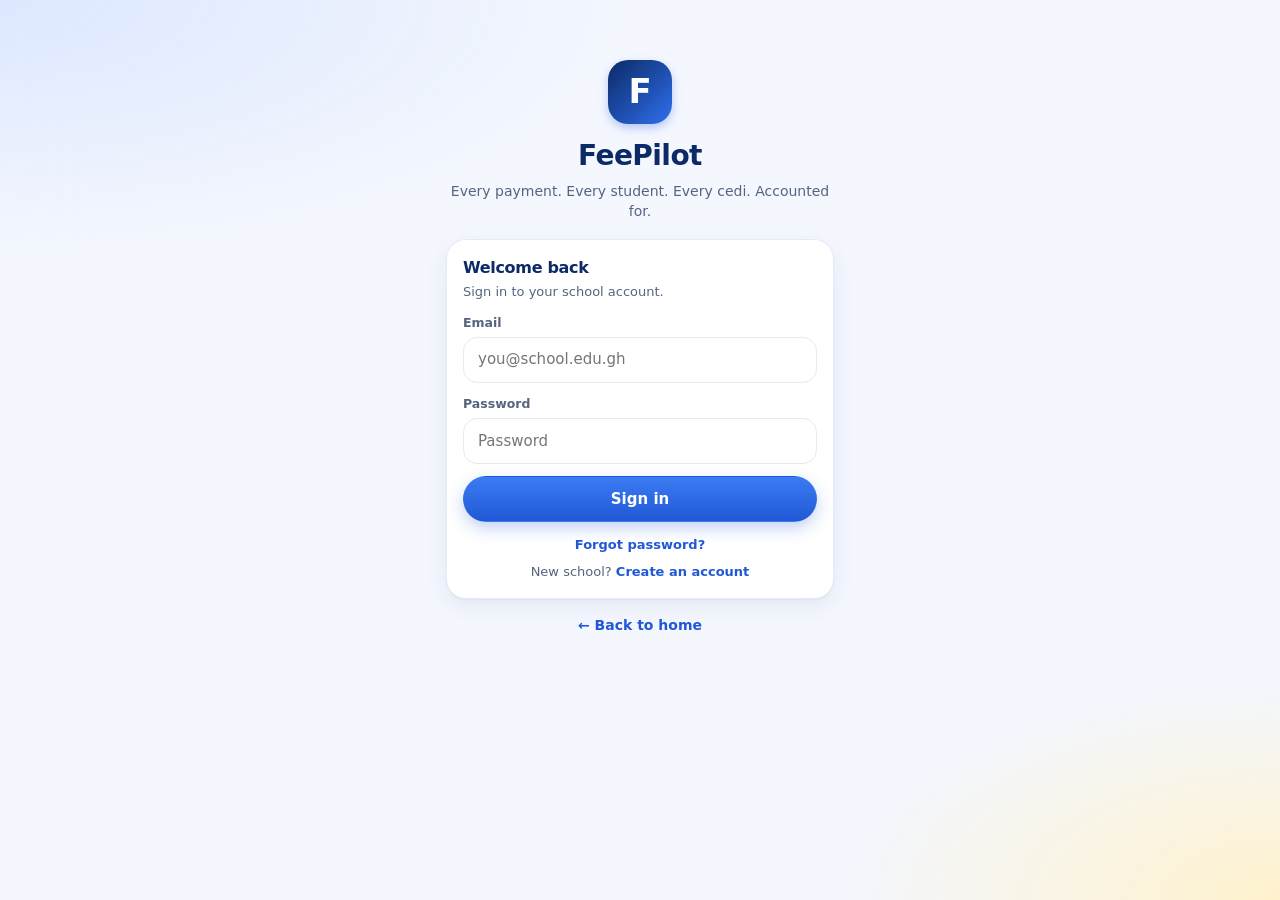
==== app/index.html @ f512f966 "Unpack FeePilot site" ====
<!DOCTYPE html><html lang="en"><head><meta charset="utf-8"><meta name="viewport" content="width=device-width,initial-scale=1,viewport-fit=cover"><meta name="theme-color" content="#0B2A66"><meta name="robots" content="noindex"><title>FeePilot · School fees office</title>
<link rel="manifest" href="manifest.webmanifest"><link rel="icon" href="icons/favicon-32.png"><link rel="apple-touch-icon" href="icons/apple-touch-icon.png">
<style>:root{--bg:#F4F7FE;--card:#fff;--ink:#0B1B3A;--mut:#55657F;--line:#E3EAF8;--navy:#0B2A66;--p:#2158D6;--p2:#2F6FED;--pl:#E8EFFE;--gold:#F5B301;--goldl:#FFF4D6;--ok:#14A44D;--okl:#E3F6EA;--warn:#D97706;--warnl:#FEF1DC;--bad:#E5484D;--badl:#FDE9EA;--r:20px;--sh:0 1px 2px rgba(11,42,102,.05),0 8px 24px rgba(11,42,102,.07);color-scheme:light}
*{box-sizing:border-box;-webkit-tap-highlight-color:transparent}
html{-webkit-text-size-adjust:100%}
body{margin:0;background:var(--bg);color:var(--ink);font:15px/1.45 system-ui,-apple-system,"Segoe UI",Roboto,Helvetica,Arial,sans-serif;min-height:100vh}
body:before{content:"";position:fixed;inset:0;z-index:-1;background:radial-gradient(70% 40% at 0% 0%,#DCE7FF 0,transparent 70%),radial-gradient(50% 35% at 100% 100%,#FFF1CC 0,transparent 70%)}
button,input,select,textarea{font:inherit;color:inherit}
h1,h2,h3{margin:0;color:var(--navy);letter-spacing:-.02em}
a{color:var(--p);font-weight:600;text-decoration:none}
.m{color:var(--mut);font-size:13px}.b{font-weight:700}.r{text-align:right}.c{text-align:center}
.neg{color:var(--bad)}.pos{color:var(--ok)}.nowrap{white-space:nowrap}
.hide{display:none!important}
/* shell */
#app{min-height:100vh}
#tb{position:sticky;top:0;z-index:30;display:flex;align-items:center;gap:10px;padding:10px 14px;padding-top:max(10px,env(safe-area-inset-top));background:rgba(244,247,254,.94);border-bottom:1px solid var(--line)}
.logo{width:36px;height:36px;border-radius:11px;flex:none;background:linear-gradient(135deg,#0B2A66,#2F6FED);display:grid;place-items:center;color:#fff;font-weight:800;font-size:19px;box-shadow:0 4px 10px rgba(33,88,214,.3)}
.sch{font-weight:700;min-width:0;white-space:nowrap;overflow:hidden;text-overflow:ellipsis;max-width:46vw;color:var(--navy)}
.sp{flex:1}
.st{font-size:12px;font-weight:600;color:var(--mut);display:flex;align-items:center;gap:6px;white-space:nowrap}
.st:before{content:"";width:8px;height:8px;border-radius:50%;background:var(--ok)}.st.off:before{background:var(--warn)}
.ib{width:40px;height:40px;border-radius:12px;border:1px solid var(--line);background:#fff;display:grid;place-items:center;cursor:pointer;color:var(--navy);flex:none;padding:0}
.ib svg{width:20px;height:20px}
.av{width:40px;height:40px;border-radius:50%;background:var(--pl);color:var(--p);display:grid;place-items:center;font-weight:800;flex:none;overflow:hidden}
.av img{width:100%;height:100%;object-fit:cover}
main{max-width:1000px;margin:0 auto;padding:6px 14px 120px}
.ph{margin:14px 0 4px;font-size:26px}
.sub{color:var(--mut);font-size:13.5px;margin-bottom:10px}
/* nav */
#nav{position:fixed;z-index:40;left:10px;right:10px;bottom:calc(10px + env(safe-area-inset-bottom));max-width:520px;margin:0 auto;background:#fff;border:1px solid var(--line);border-radius:28px;box-shadow:0 12px 32px rgba(11,42,102,.18);display:flex;align-items:flex-end;justify-content:space-around;padding:6px 6px 8px}
#nav button{flex:1;border:0;background:none;display:flex;flex-direction:column;align-items:center;gap:2px;padding:6px 2px;font-size:11px;font-weight:600;color:var(--mut);cursor:pointer;border-radius:18px;margin:0;min-width:0}
#nav button svg{width:22px;height:22px}
#nav button.on{color:var(--p)}
#nav button.on svg{stroke-width:2.2}
#nav .fab{flex:none;width:62px;height:62px;border-radius:50%;margin-top:-26px;background:linear-gradient(135deg,#F5B301,#FFCB3D);color:var(--navy);box-shadow:0 10px 20px rgba(245,179,1,.45);border:4px solid var(--bg);justify-content:center;padding:0;gap:0}
#nav .fab svg{width:26px;height:26px;stroke-width:2.4}
#nav .fab span{font-size:10px;font-weight:800;line-height:1}
#nav .nb{display:none}
@media(min-width:900px){
 #nav{top:0;bottom:0;left:0;right:auto;width:240px;max-width:none;margin:0;border-radius:0;border:0;border-right:1px solid var(--line);box-shadow:none;flex-direction:column;align-items:stretch;justify-content:flex-start;padding:16px 12px;overflow-y:auto;gap:2px}
 #nav .nb{display:flex;align-items:center;gap:10px;padding:2px 10px 16px;font-weight:800;color:var(--navy);font-size:18px}
 #nav button{flex:none;flex-direction:row;justify-content:flex-start;gap:12px;font-size:14.5px;padding:11px 14px;border-radius:14px}
 #nav button.on{background:var(--pl)}
 #nav .fab{width:auto;height:auto;margin:6px 0;border-radius:14px;border:0;flex-direction:row;justify-content:center;padding:12px;box-shadow:0 6px 14px rgba(245,179,1,.4)}
 #nav .fab svg{width:20px;height:20px}#nav .fab span{font-size:14px}
 #nav .mob{display:none}
 #tb,main{margin-left:240px}#tb{padding-left:24px}
 main{padding-bottom:50px}
}
@media(max-width:899px){#nav .desk{display:none}}
/* cards & lists */
.card{background:var(--card);border:1px solid var(--line);border-radius:var(--r);padding:16px;margin:12px 0;box-shadow:var(--sh)}
.card>h3,.ct{font-size:16px;margin-bottom:10px;display:flex;align-items:center;justify-content:space-between;gap:10px}
.ct a{font-size:13px}
.row{display:flex;align-items:center;gap:12px;padding:11px 0;border-bottom:1px solid var(--line);min-width:0}
.row:last-child{border-bottom:0}
.row.tap{cursor:pointer}
.row .t{flex:1;min-width:0}
.row .t b,.row .t .n{display:block;white-space:nowrap;overflow:hidden;text-overflow:ellipsis}
.row .v{text-align:right;font-weight:700;white-space:nowrap}
.empty{text-align:center;color:var(--mut);padding:26px 10px}
.empty .ei{font-size:34px;display:block;margin-bottom:6px}
.badge{display:inline-block;padding:3px 9px;border-radius:99px;font-size:11.5px;font-weight:700;background:var(--pl);color:var(--p);white-space:nowrap}
.badge.ok{background:var(--okl);color:#0C7A38}.badge.warn{background:var(--warnl);color:var(--warn)}.badge.bad{background:var(--badl);color:#C23439}.badge.gold{background:var(--goldl);color:#9A6B00}.badge.mut{background:#EEF1F7;color:var(--mut)}
/* buttons / inputs */
.btn{display:inline-flex;align-items:center;justify-content:center;gap:8px;min-height:46px;padding:0 20px;border-radius:99px;border:1.5px solid transparent;font-weight:700;cursor:pointer;background:linear-gradient(180deg,#3B7BF2,#2158D6);color:#fff;box-shadow:0 6px 16px rgba(33,88,214,.28);text-decoration:none;margin:0}
.btn:active{transform:scale(.98)}
.btn.blk{width:100%}
.btn.sec{background:#fff;color:var(--navy);border-color:var(--line);box-shadow:none}
.btn.gold{background:linear-gradient(180deg,#FFCB3D,#F5B301);color:var(--navy);box-shadow:0 6px 16px rgba(245,179,1,.35)}
.btn.bad{background:#fff;color:var(--bad);border-color:#F5C2C4;box-shadow:none}
.btn.sm{min-height:36px;padding:0 14px;font-size:13.5px}
.btn[disabled]{opacity:.55;pointer-events:none}
.btns{display:flex;gap:10px;flex-wrap:wrap;margin-top:12px}.btns .btn{flex:1;min-width:130px}
label.l{display:block;font-size:12.5px;font-weight:700;color:var(--mut);margin:12px 0 5px}
.in,input.in,select.in,textarea.in{width:100%;min-height:46px;padding:10px 14px;border-radius:14px;border:1.5px solid var(--line);background:#fff;outline:0}
textarea.in{min-height:90px;resize:vertical}
.in:focus{border-color:var(--p);box-shadow:0 0 0 3px rgba(33,88,214,.15)}
.grid2{display:grid;grid-template-columns:1fr 1fr;gap:10px}
@media(max-width:380px){.grid2{grid-template-columns:1fr}}
.srch{position:relative}
.srch svg{position:absolute;left:14px;top:13px;width:20px;height:20px;color:var(--mut)}
.srch input{padding-left:44px}
.chips{display:flex;gap:8px;overflow-x:auto;padding:4px 0 8px;scrollbar-width:none}
.chips::-webkit-scrollbar{display:none}
.chip{flex:none;padding:8px 14px;border-radius:99px;border:1.5px solid var(--line);background:#fff;font-weight:600;font-size:13.5px;cursor:pointer;color:var(--ink)}
.chip.on{background:var(--navy);border-color:var(--navy);color:#fff}
.seg{display:flex;background:#EAF0FD;border-radius:14px;padding:4px;gap:4px}
.seg button{flex:1;border:0;background:none;padding:9px 6px;border-radius:11px;font-weight:700;font-size:13.5px;color:var(--mut);cursor:pointer}
.seg button.on{background:#fff;color:var(--navy);box-shadow:0 2px 6px rgba(11,42,102,.12)}
.pick{display:grid;grid-template-columns:repeat(2,1fr);gap:8px}
.pick button{border:1.5px solid var(--line);background:#fff;border-radius:14px;padding:11px 10px;font-weight:700;cursor:pointer;color:var(--ink)}
.pick button.on{border-color:var(--p);background:var(--pl);color:var(--p)}
.fee{display:block;width:100%;text-align:left;border:1.5px solid var(--line);background:#fff;border-radius:16px;padding:12px 14px;margin:6px 0;cursor:pointer}
.fee.on{border-color:var(--p);background:var(--pl)}
.fee .a{display:flex;justify-content:space-between;gap:10px;font-weight:700}
.bar{height:8px;border-radius:99px;background:#E7EDFA;overflow:hidden;margin-top:8px}
.bar i{display:block;height:100%;border-radius:99px;background:linear-gradient(90deg,#2F6FED,#14A44D)}
/* combo */
.combo{position:relative}
.clist{position:absolute;left:0;right:0;top:100%;z-index:60;margin-top:6px;background:#fff;border:1px solid var(--line);border-radius:16px;box-shadow:0 18px 40px rgba(11,42,102,.2);max-height:300px;overflow-y:auto}
.clist .ci{display:flex;align-items:center;gap:10px;padding:10px 12px;cursor:pointer;border-bottom:1px solid var(--line)}
.clist .ci:last-child{border:0}.clist .ci:hover,.clist .ci.hl{background:var(--pl)}
.clist .ci .t{flex:1;min-width:0}.clist .ci b{display:block;white-space:nowrap;overflow:hidden;text-overflow:ellipsis}
/* dashboard */
.hero{position:relative;overflow:hidden;border-radius:26px;padding:20px 20px 18px;color:#fff;margin:10px 0;background:radial-gradient(120% 140% at 100% 0%,#3E7BF0 0,transparent 60%),linear-gradient(135deg,#0B2A66,#1E4FC2);box-shadow:0 18px 40px rgba(11,42,102,.32)}
.hero .g{font-size:14px;opacity:.9}
.hero .lab{font-size:11.5px;letter-spacing:.14em;font-weight:700;opacity:.75;margin-top:8px}
.hero .big{font-size:40px;font-weight:800;letter-spacing:-.03em;line-height:1.1;margin:2px 0}
.hero .sm2{opacity:.85;font-size:13.5px}
.hero svg.spk{position:absolute;right:14px;top:14px;width:42%;max-width:240px;height:64px;opacity:.95}
.pills{display:flex;flex-wrap:wrap;gap:8px;margin-top:12px}
.pill{padding:6px 12px;border-radius:99px;background:rgba(255,255,255,.16);border:1px solid rgba(255,255,255,.3);font-size:12.5px;font-weight:600}
.qa{display:grid;grid-template-columns:repeat(auto-fit,minmax(72px,1fr));gap:6px;padding:14px 8px}
.qa button{border:0;background:none;display:flex;flex-direction:column;align-items:center;gap:7px;font-size:12px;font-weight:700;color:var(--ink);cursor:pointer;padding:4px}
.qa i{width:54px;height:54px;border-radius:18px;display:grid;place-items:center;font-style:normal;font-size:25px;box-shadow:0 8px 16px rgba(11,42,102,.14)}
.att{display:flex;gap:12px;align-items:center;padding:14px;border-radius:18px;border:1px solid var(--line);margin:8px 0;background:#fff;cursor:pointer}
.att .ai{width:42px;height:42px;border-radius:14px;display:grid;place-items:center;font-size:20px;flex:none}
.att .t{flex:1;min-width:0}.att .t b{display:block}
.att.warn{background:var(--warnl);border-color:#F6DDB4}.att.warn .ai{background:#fff}
.att.bad{background:var(--badl);border-color:#F5C9CB}.att.bad .ai{background:#fff}
.att.ok{background:var(--okl);border-color:#C5EBD2}.att.ok .ai{background:#fff}
.rings{display:flex;justify-content:space-around;flex-wrap:wrap;gap:8px;text-align:center}
.rings .m{font-weight:700;font-size:11px;letter-spacing:.04em;text-transform:uppercase}
.ins{display:flex;gap:10px;align-items:flex-start;padding:10px 12px;margin-top:8px;border-radius:14px;background:#F5F8FF}
.grid-d{display:grid;grid-template-columns:1fr;gap:0 14px}
@media(min-width:760px){.grid-d{grid-template-columns:1fr 1fr}}
.hb{margin:10px 0}.hb .hr{display:flex;justify-content:space-between;gap:8px;font-size:13.5px;font-weight:600}
.hb .bar{margin-top:5px}
.kpis{display:grid;grid-template-columns:1fr 1fr;gap:10px}
.kpi{border:1px solid var(--line);border-radius:16px;padding:12px;background:#fff}
.kpi .m{font-weight:600}.kpi b{font-size:18px;display:block;margin-top:2px}
/* sheet */
.ov{position:fixed;inset:0;z-index:80;background:rgba(11,27,58,.38);-webkit-backdrop-filter:blur(8px) saturate(140%);backdrop-filter:blur(8px) saturate(140%);display:flex;align-items:flex-end;justify-content:center;animation:fi .18s}
@keyframes fi{from{opacity:0}}
@keyframes su{from{transform:translateY(40px);opacity:.4}}
.sheet{width:100%;max-width:560px;max-height:92vh;overflow-y:auto;background:#fff;border-radius:26px 26px 0 0;padding:8px 18px calc(22px + env(safe-area-inset-bottom));animation:su .22s ease-out;position:relative}
.sheet .grab{width:42px;height:5px;border-radius:9px;background:#D5DDEE;margin:6px auto 10px}
.sheet h2{font-size:20px;margin:6px 0 2px;padding-right:44px}
.sheet .x{position:absolute;right:14px;top:14px;width:36px;height:36px;border-radius:50%;border:0;background:#EEF2FB;cursor:pointer;font-size:18px;color:var(--navy)}
.sheet.wide{max-width:680px}
@media(min-width:700px){.ov{align-items:center}.sheet{border-radius:26px;max-height:88vh}}
.toast{position:fixed;left:50%;transform:translateX(-50%);bottom:calc(96px + env(safe-area-inset-bottom));z-index:120;max-width:min(92vw,460px);padding:12px 18px;border-radius:16px;color:#fff;font-weight:600;background:var(--navy);box-shadow:0 14px 34px rgba(11,42,102,.35);animation:su .2s}
.toast.ok{background:#0C7A38}.toast.bad{background:#C23439}
@media(min-width:900px){.toast{bottom:30px}}
/* receipt */
.rc{border:1.5px dashed #C9D5EE;border-radius:18px;padding:16px;background:#FCFDFF}
.rc .h{display:flex;gap:12px;align-items:center;padding-bottom:12px;border-bottom:1px dashed #C9D5EE}
.rc .h img{max-height:48px;max-width:70px;border-radius:8px}
.rc .big{font-size:30px;font-weight:800;color:var(--navy);margin:6px 0 2px}
.rc .rv{background:var(--badl);color:#C23439;border-radius:12px;padding:8px 12px;font-weight:700;margin-top:10px;text-align:center}
.kv{display:flex;justify-content:space-between;gap:10px;padding:7px 0;font-size:14px}
.kv span:first-child{color:var(--mut)}.kv span:last-child{font-weight:600;text-align:right}
/* table */
.tw{overflow-x:auto;margin:0 -4px}
table.t{width:100%;border-collapse:collapse;font-size:13.5px}
table.t th{text-align:left;padding:8px 6px;color:var(--mut);font-weight:700;border-bottom:1.5px solid var(--line);white-space:nowrap}
table.t td{padding:8px 6px;border-bottom:1px solid var(--line)}
table.t tr.tot td{font-weight:800;border-top:2px solid var(--navy)}
table.t td.num,table.t th.num{text-align:right;white-space:nowrap}
/* auth */
.auth{max-width:420px;margin:0 auto;padding:30px 16px 40px}
.auth .logo{width:64px;height:64px;font-size:34px;border-radius:20px;margin:30px auto 12px}
.auth h1{text-align:center;font-size:28px}
.auth .tag{text-align:center;color:var(--mut);margin:4px 0 18px;font-size:14px}
.auth .back{text-align:center;margin-top:16px;font-size:14px}
.err{color:#C23439;font-size:13.5px;font-weight:600;margin-top:10px}
.demo{background:var(--goldl);color:#7A5600;text-align:center;font-size:13px;font-weight:700;padding:7px 10px}
.sync{background:var(--warnl);color:var(--warn);border-radius:14px;padding:10px 14px;font-weight:600;font-size:13.5px;margin:10px 0}
@media print{body:before,#tb,#nav,.np,.demo,.toast{display:none!important}body{background:#fff}.ov{position:static;background:none;-webkit-backdrop-filter:none;backdrop-filter:none;display:block}.sheet{box-shadow:none;max-height:none;padding:0;max-width:none;animation:none}.sheet .x,.sheet .grab{display:none}main,#tb{margin:0!important;padding:0}.card{box-shadow:none}}
@media print{body:has(.ov) #app{display:none!important}.ov{position:static!important;display:block!important}@page{margin:12mm}}
</style></head><body>
<div id="app"><div style="padding:60px 20px;text-align:center;color:#55657F;font:15px system-ui">Loading FeePilot…</div></div>
<noscript>FeePilot needs JavaScript.</noscript>
<script src="../config.js"></script>
<script>
if(!window.crypto)window.crypto={};
if(!crypto.randomUUID)crypto.randomUUID=function(){var b=new Uint8Array(16);if(crypto.getRandomValues)crypto.getRandomValues(b);else for(var i=0;i<16;i++)b[i]=Math.random()*256;b[6]=b[6]&15|64;b[8]=b[8]&63|128;var h=Array.prototype.map.call(b,function(x){return(x+256).toString(16).slice(1)}).join('');return h.slice(0,8)+'-'+h.slice(8,12)+'-'+h.slice(12,16)+'-'+h.slice(16,20)+'-'+h.slice(20)};
</script>
<script src="../lite.js?v=2"></script>
<script src="app.js?v=2" onerror="document.getElementById('app').textContent='Could not load FeePilot. Refresh the page.'"></script>
</body></html>
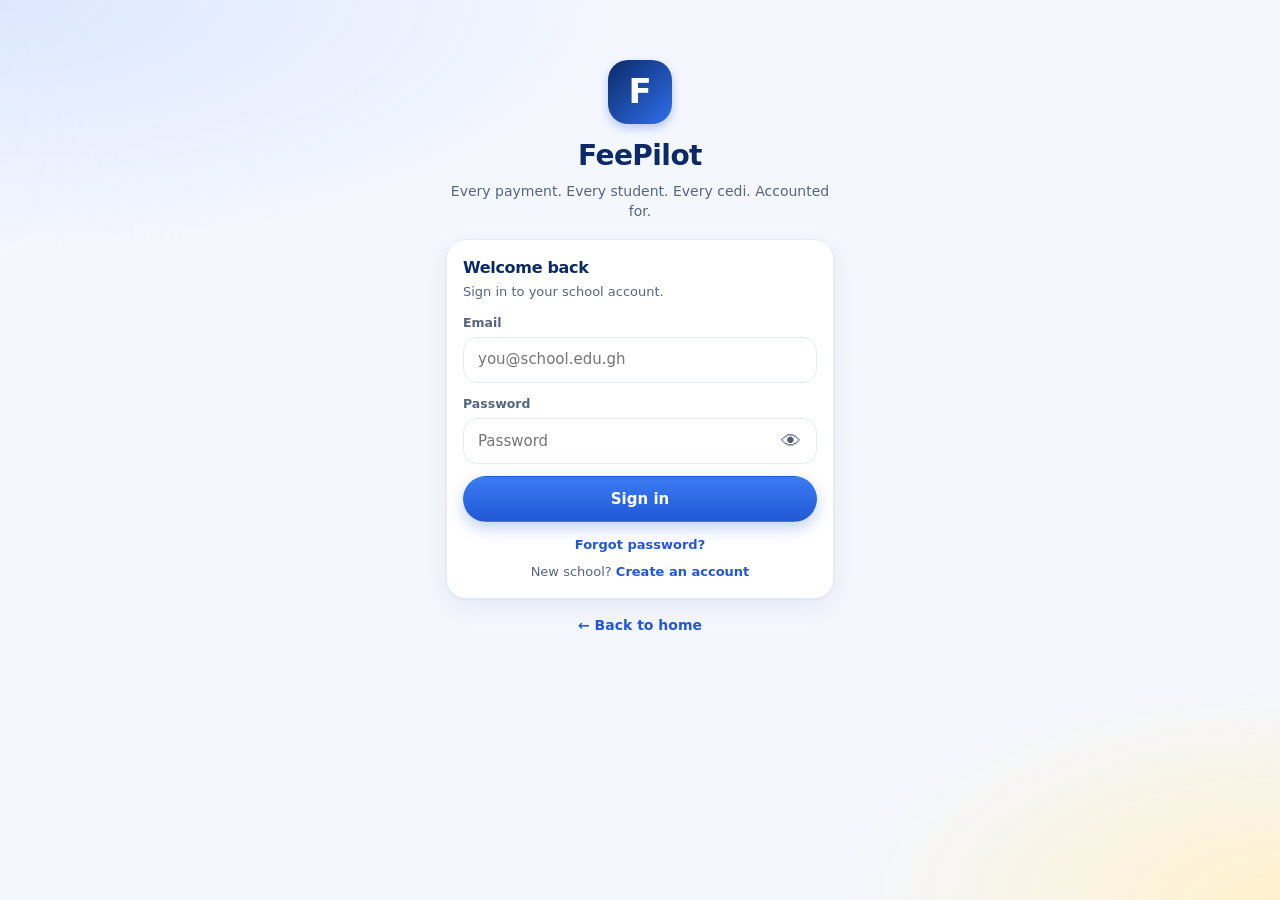
==== commit 8a551f13: "Unpack FeePilot site" ====
--- a/app/index.html
+++ b/app/index.html
@@ -169,6 +169,7 @@
 .sync{background:var(--warnl);color:var(--warn);border-radius:14px;padding:10px 14px;font-weight:600;font-size:13.5px;margin:10px 0}
 @media print{body:before,#tb,#nav,.np,.demo,.toast{display:none!important}body{background:#fff}.ov{position:static;background:none;-webkit-backdrop-filter:none;backdrop-filter:none;display:block}.sheet{box-shadow:none;max-height:none;padding:0;max-width:none;animation:none}.sheet .x,.sheet .grab{display:none}main,#tb{margin:0!important;padding:0}.card{box-shadow:none}}
 @media print{body:has(.ov) #app{display:none!important}.ov{position:static!important;display:block!important}@page{margin:12mm}}
+.pw{position:relative;display:block}.pw .in{padding-right:48px}.eye{position:absolute;right:6px;top:50%;transform:translateY(-50%);border:0;background:none;font-size:20px;width:40px;height:40px;cursor:pointer;opacity:.7}
 </style></head><body>
 <div id="app"><div style="padding:60px 20px;text-align:center;color:#55657F;font:15px system-ui">Loading FeePilot…</div></div>
 <noscript>FeePilot needs JavaScript.</noscript>
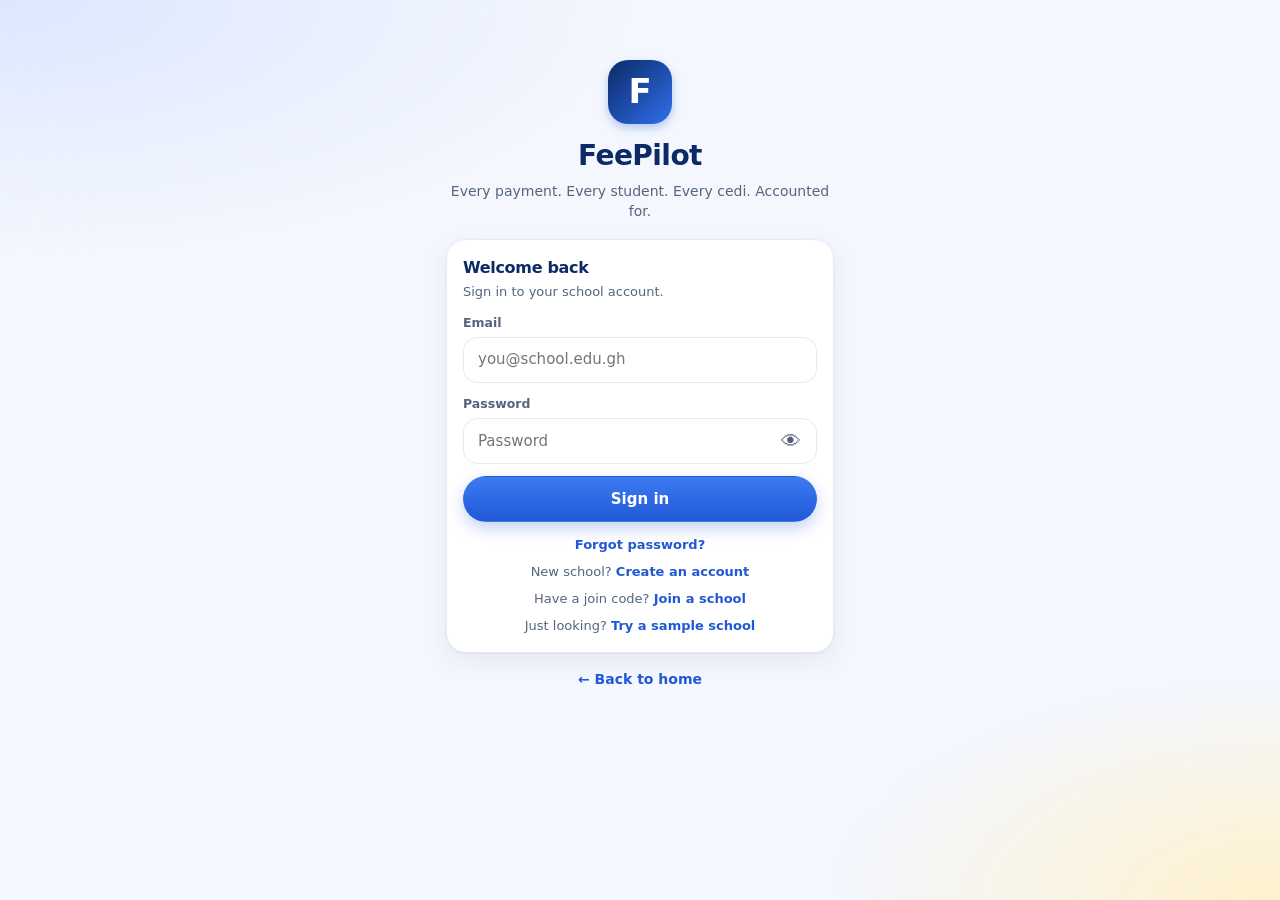
==== commit 6d6702bd: "Unpack FeePilot site" ====
--- a/app/index.html
+++ b/app/index.html
@@ -179,5 +179,5 @@
 if(!crypto.randomUUID)crypto.randomUUID=function(){var b=new Uint8Array(16);if(crypto.getRandomValues)crypto.getRandomValues(b);else for(var i=0;i<16;i++)b[i]=Math.random()*256;b[6]=b[6]&15|64;b[8]=b[8]&63|128;var h=Array.prototype.map.call(b,function(x){return(x+256).toString(16).slice(1)}).join('');return h.slice(0,8)+'-'+h.slice(8,12)+'-'+h.slice(12,16)+'-'+h.slice(16,20)+'-'+h.slice(20)};
 </script>
 <script src="../lite.js?v=2"></script>
-<script src="app.js?v=2" onerror="document.getElementById('app').textContent='Could not load FeePilot. Refresh the page.'"></script>
+<script src="app.js?v=3" onerror="document.getElementById('app').textContent='Could not load FeePilot. Refresh the page.'"></script>
 </body></html>
